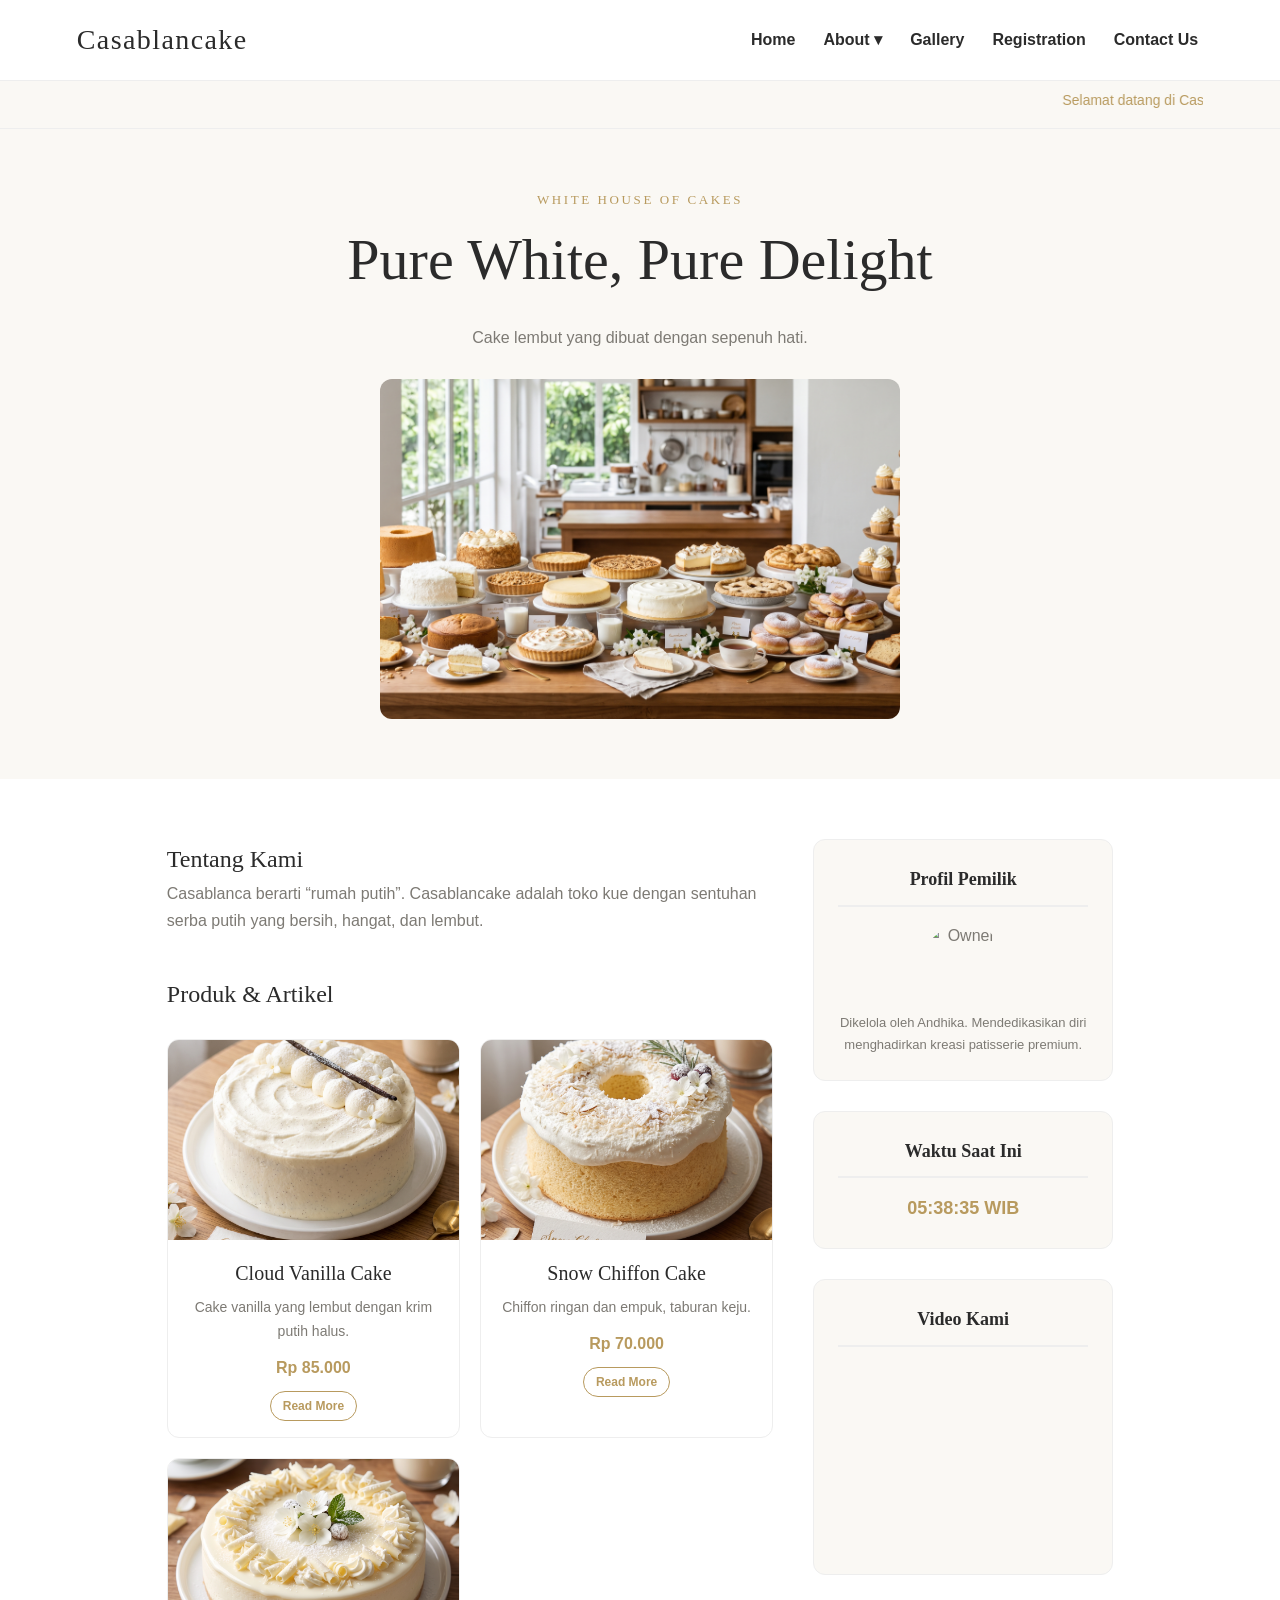
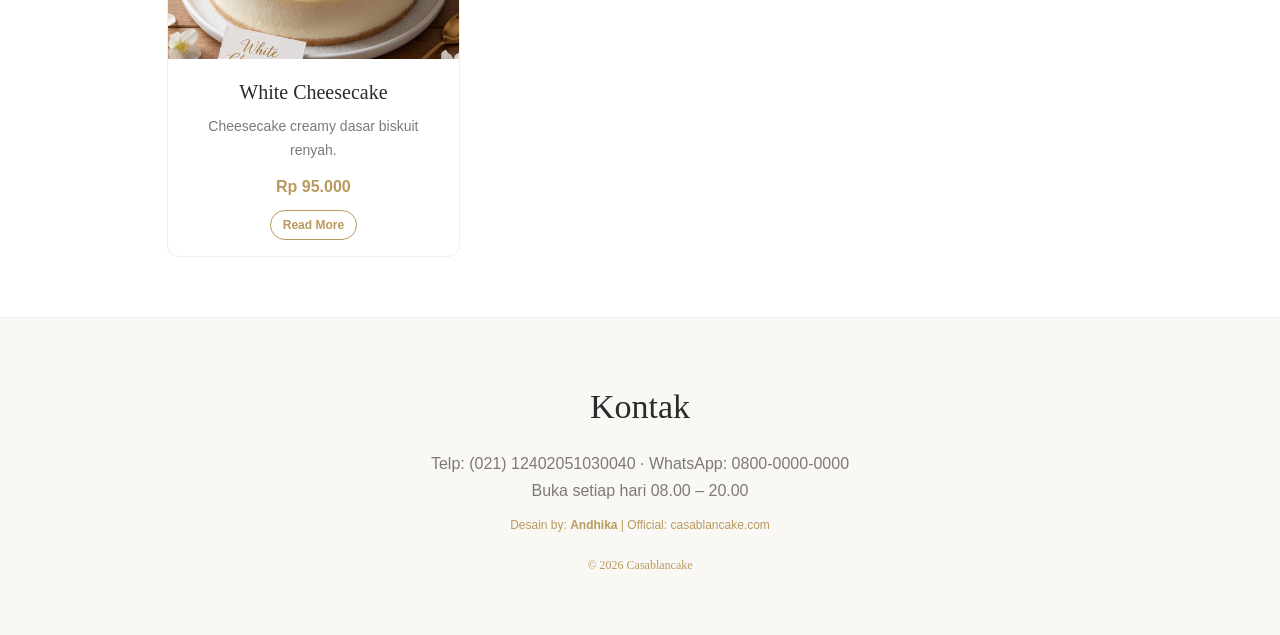
==== index.html @ ff6510fb "Add files via upload" ====
<!DOCTYPE html>
<html lang="id">
<head>
<meta charset="UTF-8">
<meta name="viewport" content="width=device-width, initial-scale=1">
<title>Casablancake – White House of Cakes</title>
<link rel="stylesheet" href="css/style.css">
</head>
<body>

<header>
  <h1 class="font-elegant logo">Casablancake</h1>
  <nav class="font-body">
    <ul>
      <li><a href="index.html">Home</a></li>
      <li>
        <a href="#tentang">About ▾</a>
        <!-- Dropdown Menu UTS -->
        <ul class="dropdown-menu">
          <li><a href="#tentang">Profil Lembaga</a></li>
          <li><a href="#tentang">Visi & Misi</a></li>
        </ul>
      </li>
      <li><a href="gallery.html">Gallery</a></li>
      <li><a href="registration.html">Registration</a></li>
      <li><a href="contact.html">Contact Us</a></li>
    </ul>
  </nav>
</header>

<!-- Kreasi Tulisan Berjalan UTS -->
<div class="marquee-container font-body">
  <marquee behavior="scroll" direction="left">Selamat datang di Casablancake! Dapatkan promo spesial White Cheesecake diskon 15% minggu ini. Buka setiap hari pukul 08.00 - 20.00.</marquee>
</div>

<section class="hero">
  <p class="font-accent">White House of Cakes</p>
  <h2 class="font-elegant">Pure White, Pure Delight</h2>
  <p class="font-body">Cake lembut yang dibuat dengan sepenuh hati.</p>
  <img src="images/longcake.jfif" alt="Cake Casablancake">
</section>

<!-- BUNGKUSAN MAIN BODY & SIDEBAR (Agar tidak hancur) -->
<div class="content-wrapper">
  
  <!-- MAIN BODY -->
  <main class="main-body">
    <div id="tentang" class="about">
      <h2 class="font-elegant">Tentang Kami</h2>
      <p class="font-body">Casablanca berarti “rumah putih”. Casablancake adalah toko kue dengan sentuhan serba putih yang bersih, hangat, dan lembut.</p>
    </div>

    <!-- 3 Posting Artikel/Produk dengan Read More (Syarat UTS) -->
    <div id="cake" class="products" style="margin-top: 40px;">
      <h2 class="font-elegant">Produk & Artikel</h2>
      <div class="grid">
        <figure data-url="cake1.html">
          <img src="images/cake1.jfif" alt="Cloud Vanilla Cake">
          <div class="info">
            <h3 class="font-elegant">Cloud Vanilla Cake</h3>
            <p class="font-body">Cake vanilla yang lembut dengan krim putih halus.</p>
            <span class="price font-body">Rp 85.000</span>
            <span class="read-more font-body">Read More</span>
          </div>
        </figure>
        <figure data-url="cake2.html">
          <img src="images/cake2.jfif" alt="Snow Chiffon Cake">
          <div class="info">
            <h3 class="font-elegant">Snow Chiffon Cake</h3>
            <p class="font-body">Chiffon ringan dan empuk, taburan keju.</p>
            <span class="price font-body">Rp 70.000</span>
            <span class="read-more font-body">Read More</span>
          </div>
        </figure>
        <figure data-url="cake3.html">
          <img src="images/cake3.jfif" alt="White Cheesecake">
          <div class="info">
            <h3 class="font-elegant">White Cheesecake</h3>
            <p class="font-body">Cheesecake creamy dasar biskuit renyah.</p>
            <span class="price font-body">Rp 95.000</span>
            <span class="read-more font-body">Read More</span>
          </div>
        </figure>
      </div>
    </div>
  </main>

  <!-- SIDEBAR -->
  <aside class="sidebar">
    <div class="widget">
      <h3 class="font-elegant">Profil Pemilik</h3>
      <!-- Ganti src ini dengan logo/fotomu jika ada -->
      <img src="images/logo.png" alt="Owner" class="owner-pic">
      <p class="font-body" style="font-size: 13px;">Dikelola oleh Andhika. Mendedikasikan diri menghadirkan kreasi patisserie premium.</p>
    </div>

    <div class="widget">
      <h3 class="font-elegant">Waktu Saat Ini</h3>
      <div id="clockWidget" class="font-body" style="font-size: 18px; font-weight: bold; color: var(--gold);"></div>
    </div>

    <div class="widget">
      <h3 class="font-elegant">Video Kami</h3>
      <!-- Video tersemat menyesuaikan lebar sidebar otomatis -->
      <iframe height="180" src="https://www.youtube.com/embed/ScMzIvxBSi4" title="YouTube video" frameborder="0" allowfullscreen></iframe>
    </div>
  </aside>

</div>

<footer id="kontak">
  <h2 class="font-elegant">Kontak</h2>
  <p class="font-body">Telp: (021) 12402051030040 · WhatsApp: 0800-0000-0000<br>Buka setiap hari 08.00 – 20.00</p>
  <!-- Footer khusus UTS -->
  <p class="font-body small" style="margin-top: 10px;">Desain by: <strong>Andhika</strong> | Official: <a href="https://casablancake.000webhostapp.com" style="color:var(--gold);">casablancake.com</a></p>
  <p class="font-accent small">© 2026 Casablancake</p>
</footer>

<script src="js/script.js"></script>
</body>
</html>
---- css/style.css ----
/* ============================================================
   FONT & VARIABLES
   ============================================================ */
@font-face{font-family:"FontElegant";src:url("../fonts/elegant.woff2") format("woff2"),url("../fonts/elegant.ttf") format("truetype")}
@font-face{font-family:"FontBody";   src:url("../fonts/body.woff2")    format("woff2"),url("../fonts/body.ttf")    format("truetype")}
@font-face{font-family:"FontAccent"; src:url("../fonts/accent.woff2")  format("woff2"),url("../fonts/accent.ttf")  format("truetype")}

:root{
  --font-elegant:"FontElegant",Georgia,serif;
  --font-body:"FontBody",Arial,sans-serif;
  --font-accent:"FontAccent",Georgia,serif;
  --white:#fff; --ivory:#faf8f4; --ink:#2b2b2b; --muted:#7d7a74; --gold:#b89a5e;
}

.font-elegant{font-family:var(--font-elegant)}
.font-body{font-family:var(--font-body)}
.font-accent{font-family:var(--font-accent)}

*{box-sizing:border-box;margin:0;padding:0}
body{font-family:var(--font-body);color:var(--muted);background:var(--white);line-height:1.7;text-align:center}

/* Perbaikan batas gambar agar tidak raksasa/meluber */
img{display:block;max-width:100%;height:auto;object-fit:cover}

h1,h2{color:var(--ink);font-weight:normal}
a{color:inherit;text-decoration:none}

/* HEADER & NAVIGASI */
header{display:flex;justify-content:space-between;align-items:center;flex-wrap:wrap;gap:10px;padding:16px 6%;border-bottom:1px solid #eee}
.logo{font-size:28px;letter-spacing:.05em}

nav { position: relative; margin-left: auto; }
nav ul { list-style: none; display: flex; gap: 18px; margin: 0; padding: 0; align-items: center; justify-content: center; }
nav ul li { position: relative; }
nav ul li a { color: var(--ink); font-weight: bold; padding: 10px 5px; display: block; }
nav ul li a:hover { color: var(--gold); }

/* Dropdown Menu */
.dropdown-menu { display: none; position: absolute; top: 100%; left: 50%; transform: translateX(-50%); background: var(--white); min-width: 160px; box-shadow: 0 8px 20px rgba(0,0,0,.08); border-radius: 8px; overflow: hidden; z-index: 100; text-align: center; }
nav ul li:hover .dropdown-menu { display: block; }
.dropdown-menu li a { padding: 10px; border-bottom: 1px solid #eee; font-weight: normal; }
.dropdown-menu li a:hover { background: var(--ivory); }

/* MARQUEE (Teks Berjalan) */
.marquee-container { background: var(--ivory); color: var(--gold); padding: 8px 6%; font-size: 14px; border-bottom: 1px solid #eee; }

section,footer{padding:60px 6%}
section h2,footer h2{font-size:34px;margin-bottom:14px}

/* HERO SECTION */
.hero{background:var(--ivory)}
.hero h2{font-size:clamp(34px,6vw,58px)}
.hero .font-accent{color:var(--gold);letter-spacing:.2em;text-transform:uppercase;font-size:13px}
/* Paksa gambar hero tetap rapi di tengah */
.hero img{width:100%; max-width:520px;height:340px;margin:28px auto 0;border-radius:12px;object-fit:cover}

/* ============================================================
   TATA LETAK MAIN BODY & SIDEBAR (Syarat UTS)
   ============================================================ */
.content-wrapper { display: flex; flex-wrap: wrap; max-width: 1100px; margin: 0 auto; gap: 40px; padding: 60px 6%; text-align: left; }
.main-body { flex: 1; min-width: 60%; }
.sidebar { width: 300px; display: flex; flex-direction: column; gap: 30px; flex-shrink: 0; }

@media(max-width: 850px) {
   .content-wrapper { flex-direction: column; align-items: center; text-align: center; }
   .sidebar { width: 100%; max-width: 400px; }
}

/* PRODUK / ARTIKEL GRID */
.grid{display:grid;grid-template-columns:repeat(auto-fit, minmax(200px, 1fr));gap:20px;margin-top:24px}
figure{background:#fff;border:1px solid #eee;border-radius:12px;overflow:hidden;cursor:pointer;transition:.25s; text-align:center;}
figure:hover{transform:translateY(-4px);box-shadow:0 8px 20px rgba(0,0,0,.08)}
figure img{width:100%;height:200px;object-fit:cover}
figcaption{padding:12px;color:var(--ink)}

.info{padding:16px;}
.info h3{font-size:20px;color:var(--ink);font-weight:normal}
.info p{font-size:14px;margin:6px 0 10px}
.price{color:var(--gold);font-weight:bold;display:block;margin-bottom:10px}
.read-more { display:inline-block; font-size:12px; font-weight:bold; color:var(--gold); border:1px solid var(--gold); padding:4px 12px; border-radius:20px; transition:.2s; }
figure:hover .read-more { background:var(--gold); color:var(--white); }

/* WIDGET SIDEBAR */
.widget { background: var(--ivory); border: 1px solid #eee; border-radius: 12px; padding: 24px; text-align: center; }
.widget h3 { font-size: 18px; margin-bottom: 15px; color: var(--ink); border-bottom: 2px solid #eee; padding-bottom: 10px;}
.widget img.owner-pic { width: 80px; height: 80px; border-radius: 50%; object-fit: cover; margin: 0 auto 10px; }
.widget iframe { width: 100%; border-radius: 8px; }

/* FOOTER & DETAIL CAKE */
footer{background:var(--ivory);border-top:1px solid #eee; text-align:center;}
.small{font-size:12px;margin-top:20px;color:var(--gold)}

.detail{max-width:600px;margin:0 auto; text-align:center;}
.detail img{width:100%;max-width:520px;height:360px;object-fit:cover;border-radius:12px;margin:0 auto 20px;}
.detail .price{font-size:20px;margin-top:10px}
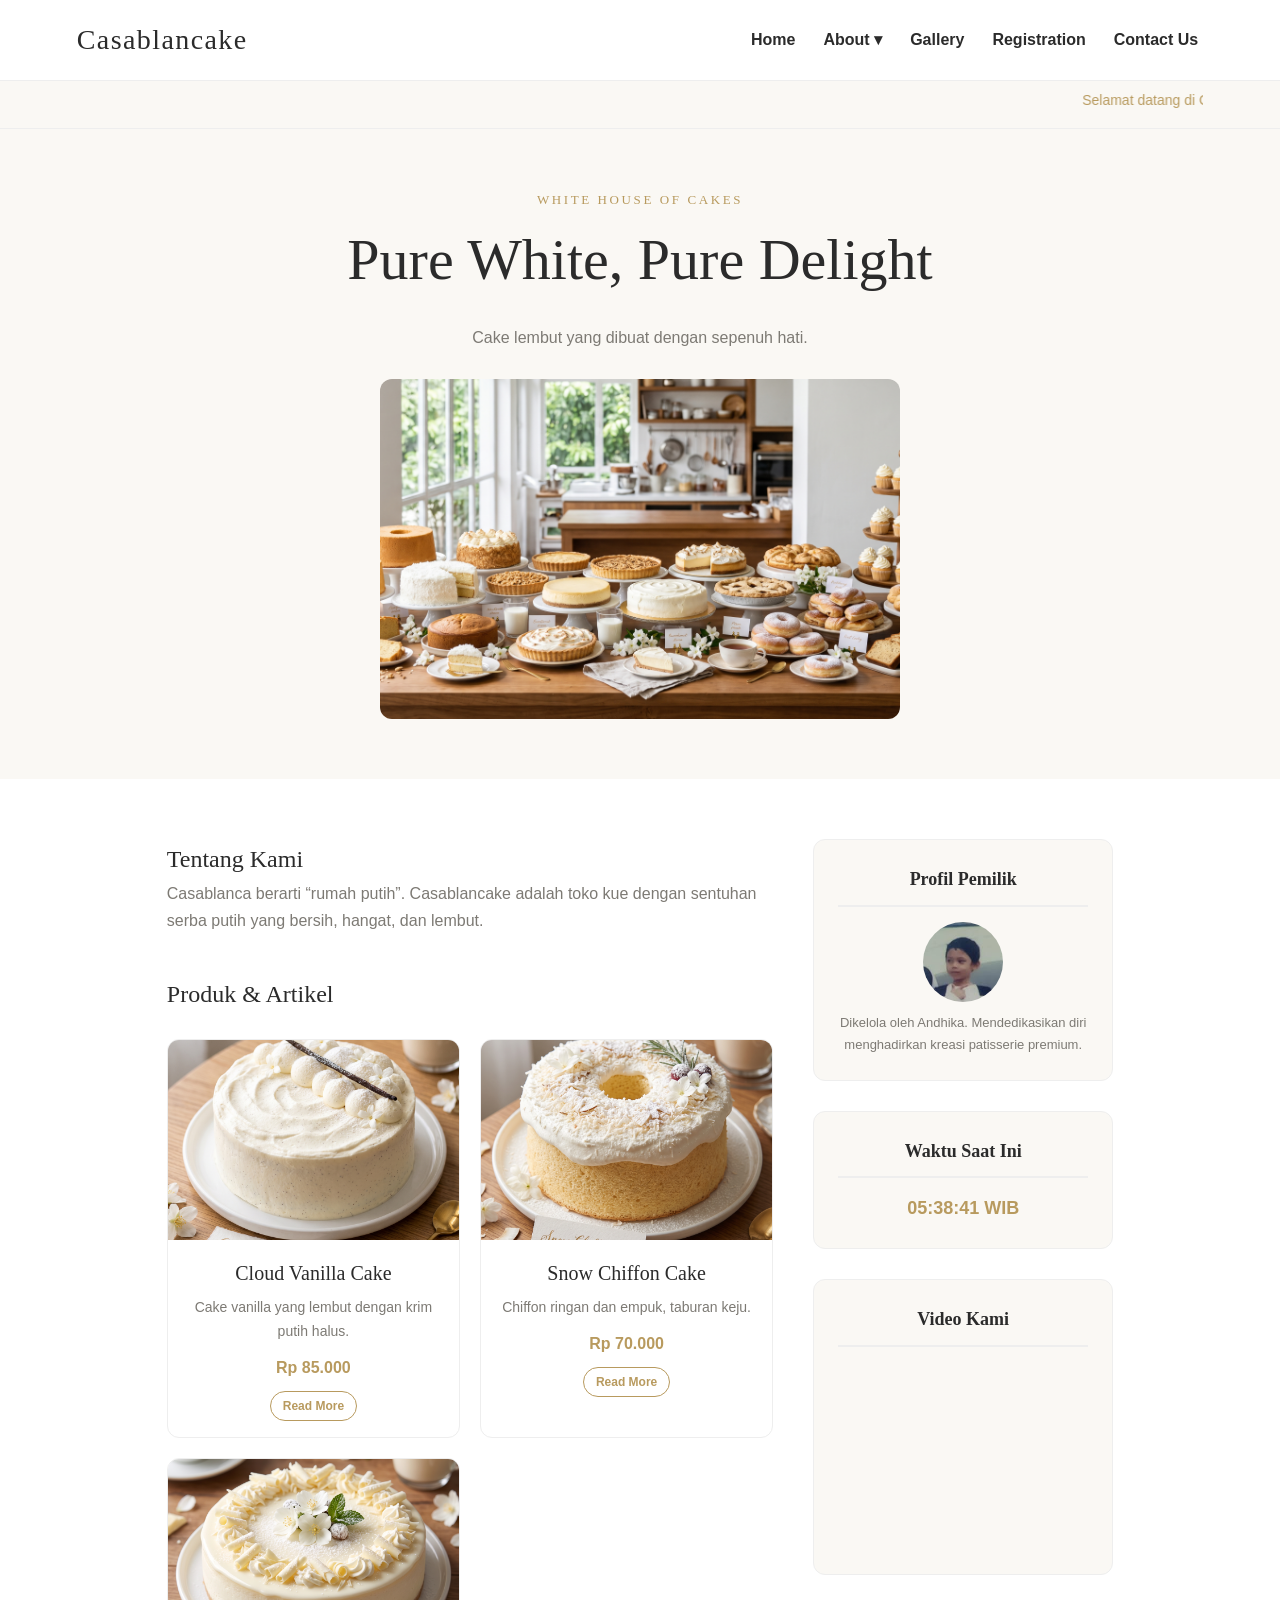
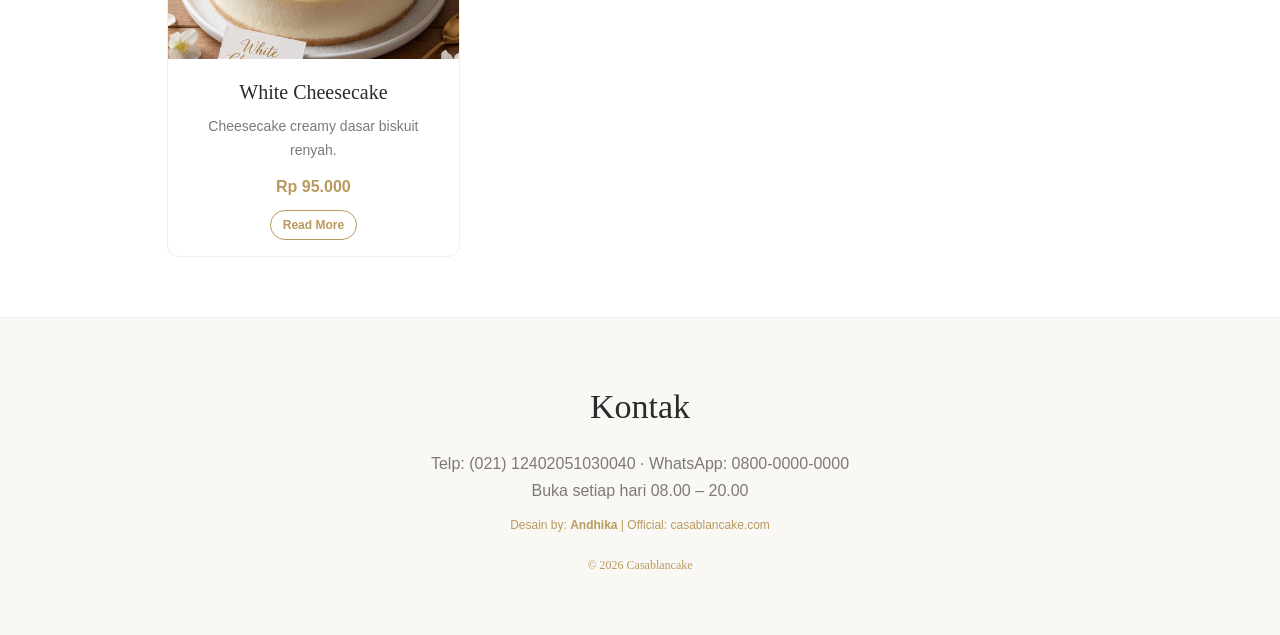
==== commit bb7c8853: "Update index.html" ====
--- a/index.html
+++ b/index.html
@@ -90,7 +90,7 @@
     <div class="widget">
       <h3 class="font-elegant">Profil Pemilik</h3>
       <!-- Ganti src ini dengan logo/fotomu jika ada -->
-      <img src="images/logo.png" alt="Owner" class="owner-pic">
+      <img src="images/profil.jpg" alt="Owner" class="owner-pic">
       <p class="font-body" style="font-size: 13px;">Dikelola oleh Andhika. Mendedikasikan diri menghadirkan kreasi patisserie premium.</p>
     </div>
 
@@ -118,4 +118,4 @@
 
 <script src="js/script.js"></script>
 </body>
-</html>+</html>
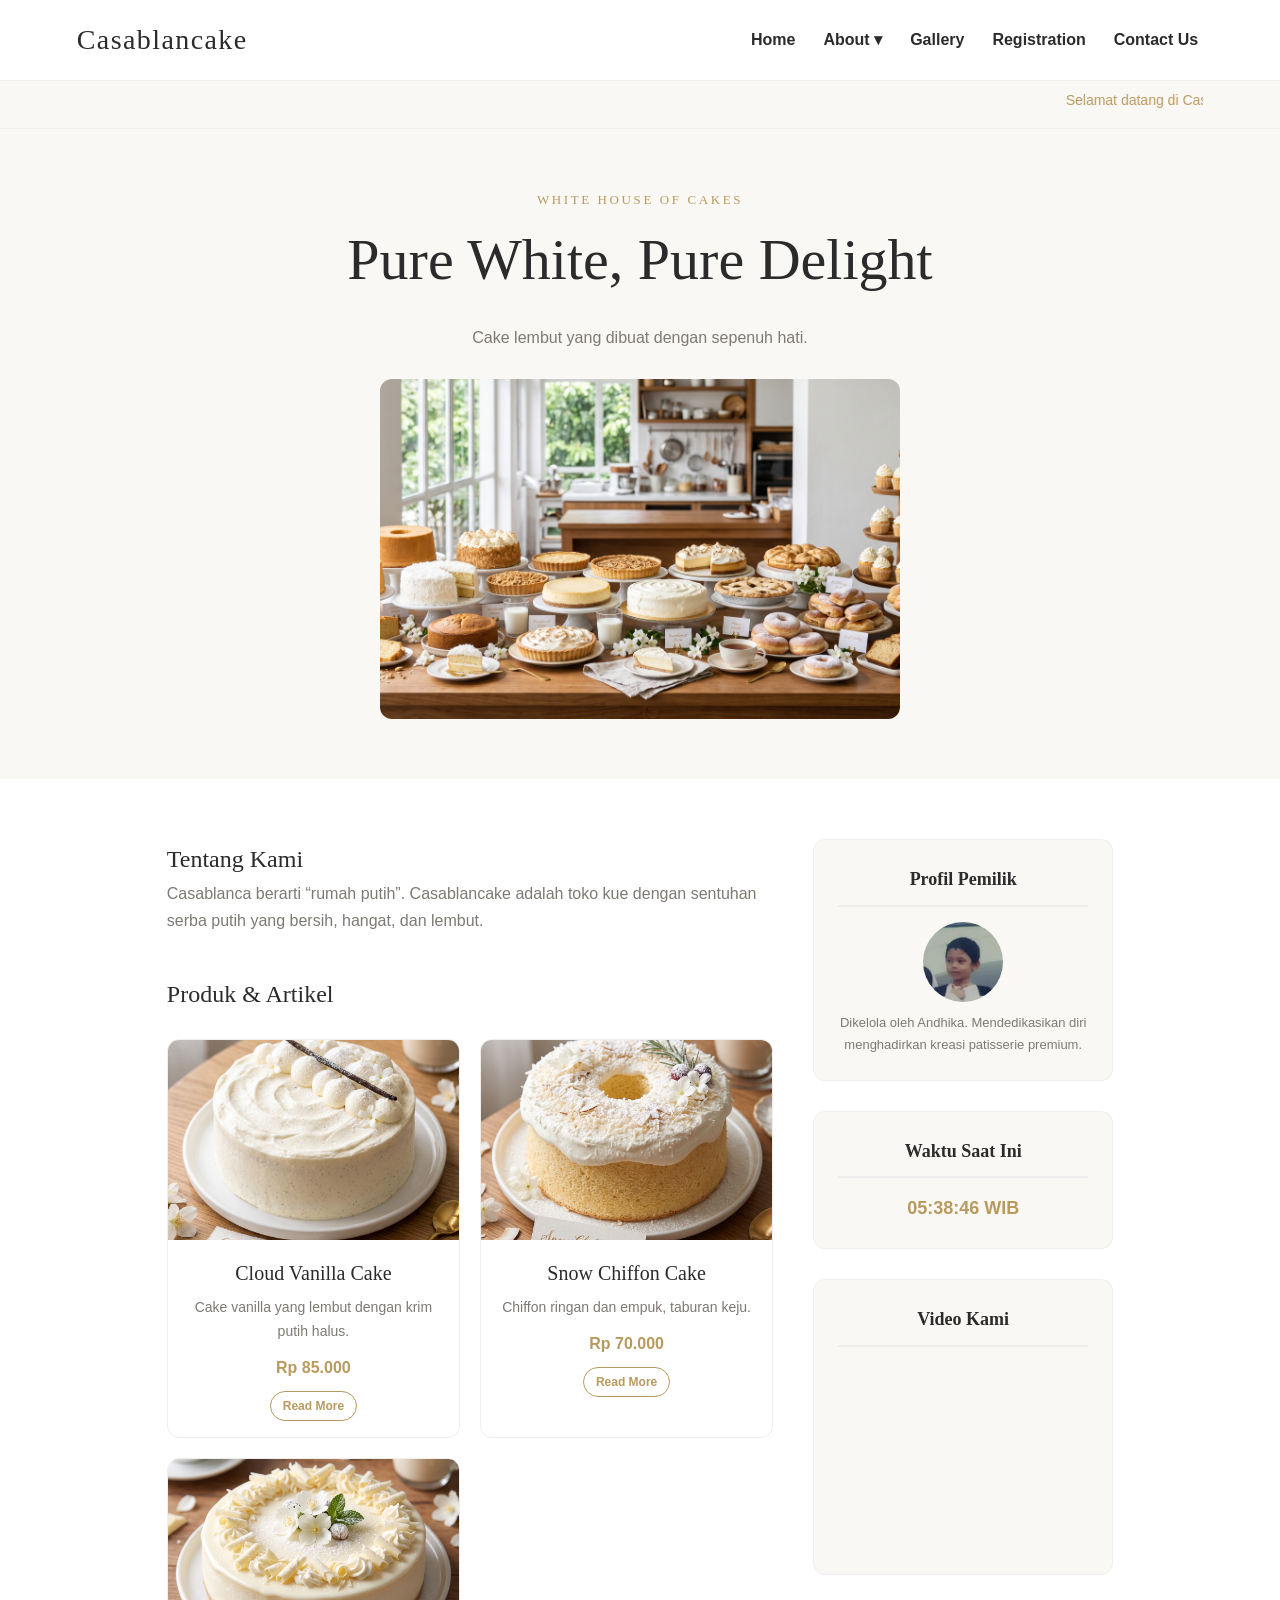
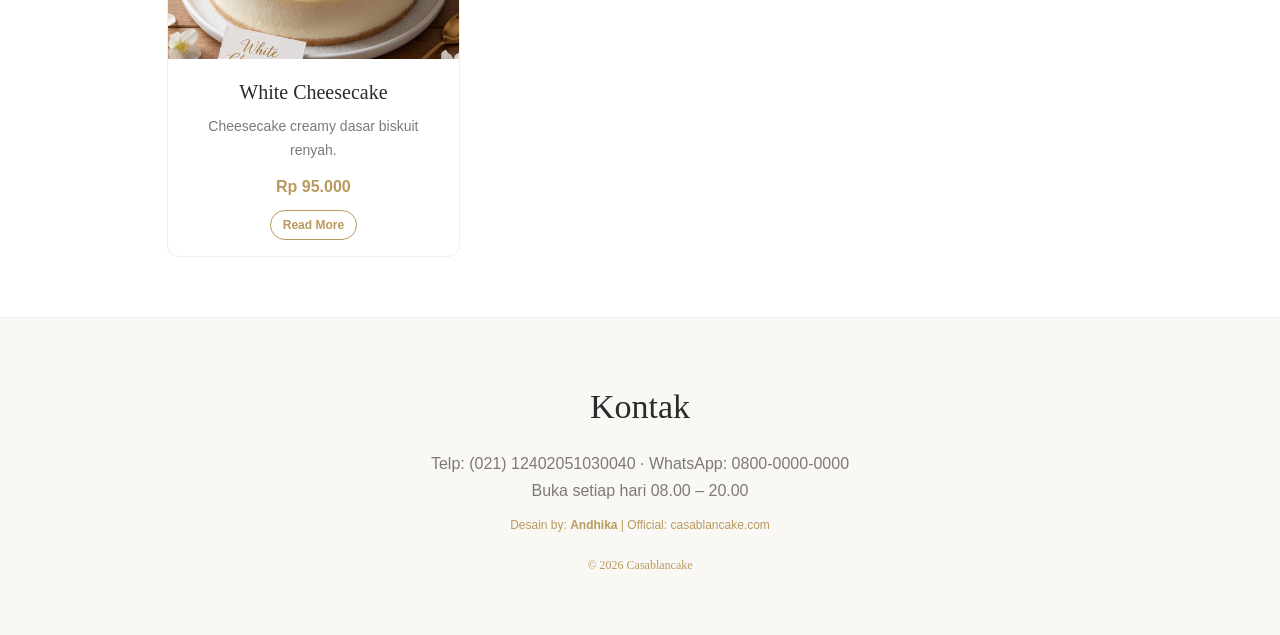
==== commit 7ec0da00: "Clean up HTML by removing commented sections Removed commented sections for clarity and cleanliness." ====
--- a/index.html
+++ b/index.html
@@ -15,7 +15,6 @@
       <li><a href="index.html">Home</a></li>
       <li>
         <a href="#tentang">About ▾</a>
-        <!-- Dropdown Menu UTS -->
         <ul class="dropdown-menu">
           <li><a href="#tentang">Profil Lembaga</a></li>
           <li><a href="#tentang">Visi & Misi</a></li>
@@ -28,7 +27,6 @@
   </nav>
 </header>
 
-<!-- Kreasi Tulisan Berjalan UTS -->
 <div class="marquee-container font-body">
   <marquee behavior="scroll" direction="left">Selamat datang di Casablancake! Dapatkan promo spesial White Cheesecake diskon 15% minggu ini. Buka setiap hari pukul 08.00 - 20.00.</marquee>
 </div>
@@ -40,17 +38,14 @@
   <img src="images/longcake.jfif" alt="Cake Casablancake">
 </section>
 
-<!-- BUNGKUSAN MAIN BODY & SIDEBAR (Agar tidak hancur) -->
 <div class="content-wrapper">
   
-  <!-- MAIN BODY -->
   <main class="main-body">
     <div id="tentang" class="about">
       <h2 class="font-elegant">Tentang Kami</h2>
       <p class="font-body">Casablanca berarti “rumah putih”. Casablancake adalah toko kue dengan sentuhan serba putih yang bersih, hangat, dan lembut.</p>
     </div>
 
-    <!-- 3 Posting Artikel/Produk dengan Read More (Syarat UTS) -->
     <div id="cake" class="products" style="margin-top: 40px;">
       <h2 class="font-elegant">Produk & Artikel</h2>
       <div class="grid">
@@ -85,11 +80,9 @@
     </div>
   </main>
 
-  <!-- SIDEBAR -->
   <aside class="sidebar">
     <div class="widget">
       <h3 class="font-elegant">Profil Pemilik</h3>
-      <!-- Ganti src ini dengan logo/fotomu jika ada -->
       <img src="images/profil.jpg" alt="Owner" class="owner-pic">
       <p class="font-body" style="font-size: 13px;">Dikelola oleh Andhika. Mendedikasikan diri menghadirkan kreasi patisserie premium.</p>
     </div>
@@ -101,7 +94,6 @@
 
     <div class="widget">
       <h3 class="font-elegant">Video Kami</h3>
-      <!-- Video tersemat menyesuaikan lebar sidebar otomatis -->
       <iframe height="180" src="https://www.youtube.com/embed/ScMzIvxBSi4" title="YouTube video" frameborder="0" allowfullscreen></iframe>
     </div>
   </aside>
@@ -111,7 +103,6 @@
 <footer id="kontak">
   <h2 class="font-elegant">Kontak</h2>
   <p class="font-body">Telp: (021) 12402051030040 · WhatsApp: 0800-0000-0000<br>Buka setiap hari 08.00 – 20.00</p>
-  <!-- Footer khusus UTS -->
   <p class="font-body small" style="margin-top: 10px;">Desain by: <strong>Andhika</strong> | Official: <a href="https://casablancake.000webhostapp.com" style="color:var(--gold);">casablancake.com</a></p>
   <p class="font-accent small">© 2026 Casablancake</p>
 </footer>
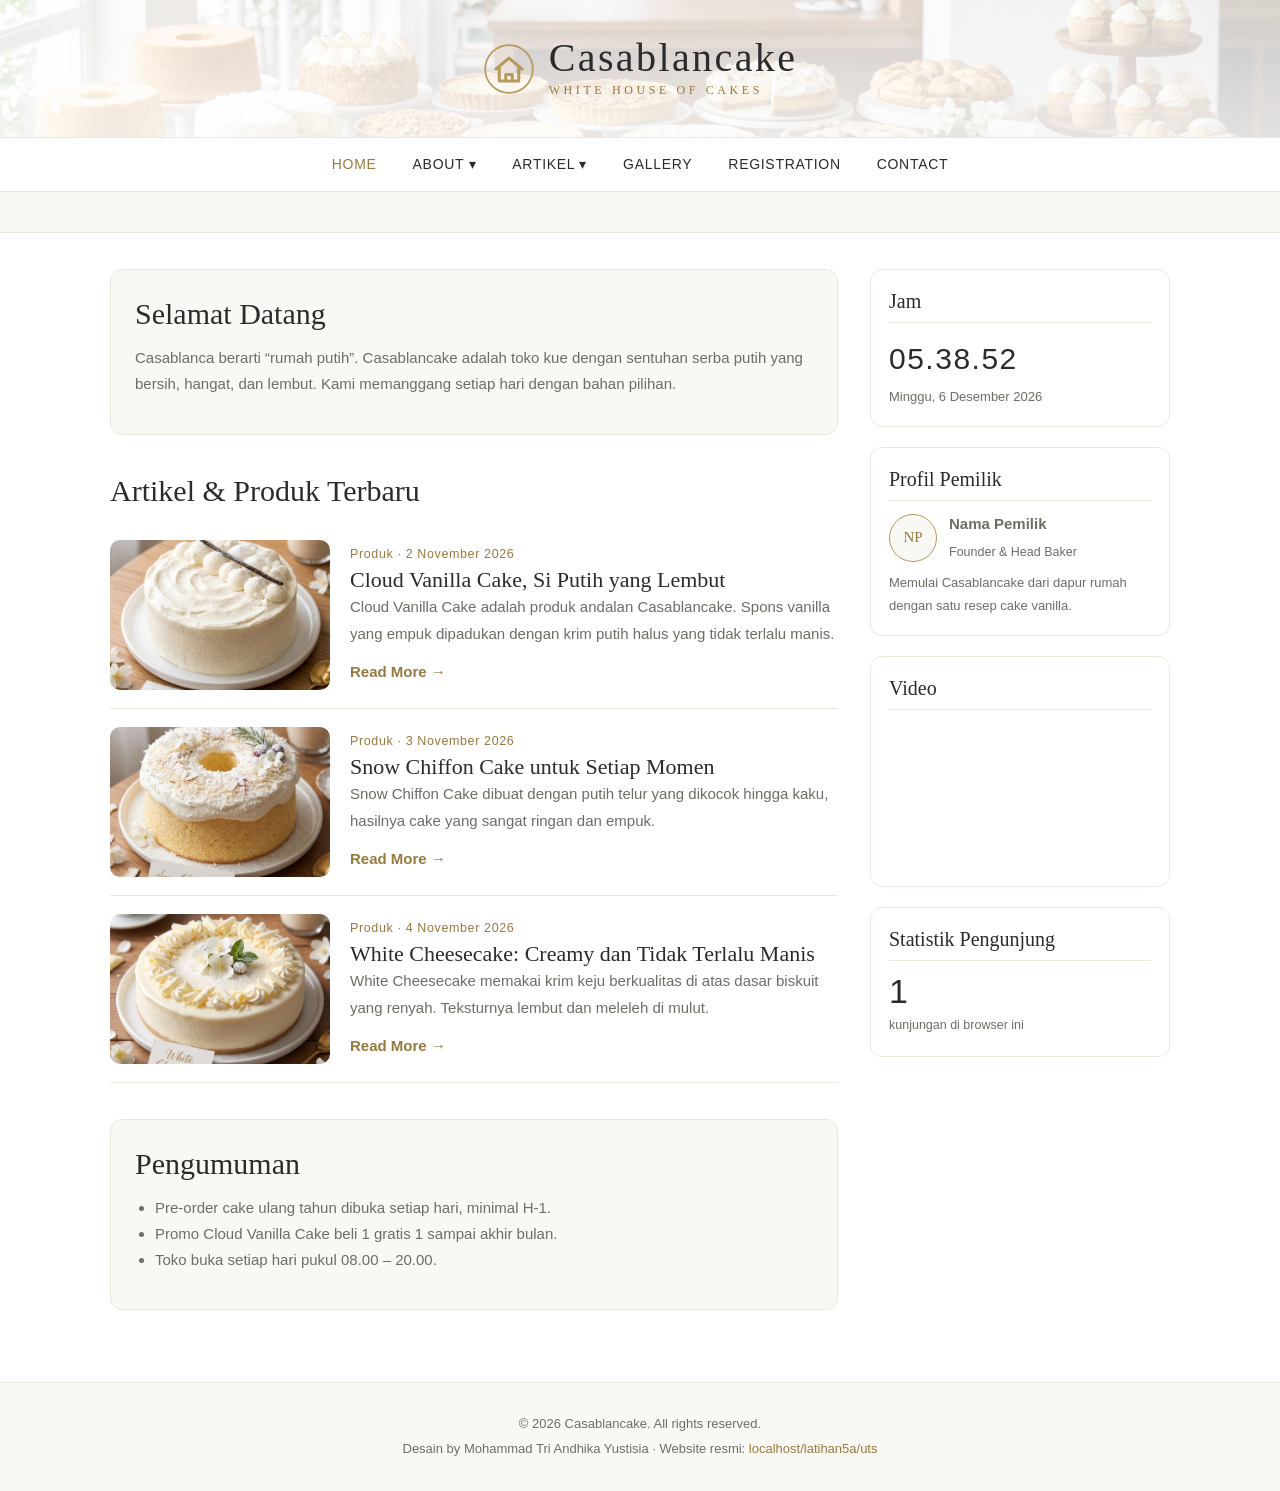
==== commit 519aa58d: "Add files via upload" ====
--- a/index.html
+++ b/index.html
@@ -3,108 +3,123 @@
 <head>
 <meta charset="UTF-8">
 <meta name="viewport" content="width=device-width, initial-scale=1">
-<title>Casablancake – White House of Cakes</title>
+<title>Home – Casablancake</title>
+<meta name="description" content="Casablancake – toko kue serba putih yang lembut.">
+<link rel="icon" type="image/svg+xml" href="images/favicon.svg">
 <link rel="stylesheet" href="css/style.css">
 </head>
 <body>
 
-<header>
-  <h1 class="font-elegant logo">Casablancake</h1>
-  <nav class="font-body">
-    <ul>
-      <li><a href="index.html">Home</a></li>
-      <li>
-        <a href="#tentang">About ▾</a>
-        <ul class="dropdown-menu">
-          <li><a href="#tentang">Profil Lembaga</a></li>
-          <li><a href="#tentang">Visi & Misi</a></li>
-        </ul>
-      </li>
-      <li><a href="gallery.html">Gallery</a></li>
-      <li><a href="registration.html">Registration</a></li>
-      <li><a href="contact.html">Contact Us</a></li>
-    </ul>
-  </nav>
+<header class="banner">
+  <div class="banner-inner">
+    <a href="index.html" class="brand"><svg class="logo-svg" width="52" height="52" viewBox="0 0 24 24" fill="none" stroke="#b89a5e" stroke-width="1.4" stroke-linecap="round" stroke-linejoin="round" aria-hidden="true"><circle cx="12" cy="12" r="11" stroke-width=".8"/><path d="M6 12l6-5 6 5"/><path d="M7.5 11.5v6h9v-6"/><path d="M10.5 17.5v-3h3v3"/></svg>
+      <span><span class="font-elegant brand-name">Casablancake</span><span class="font-accent tagline">White House of Cakes</span></span>
+    </a>
+  </div>
 </header>
 
-<div class="marquee-container font-body">
-  <marquee behavior="scroll" direction="left">Selamat datang di Casablancake! Dapatkan promo spesial White Cheesecake diskon 15% minggu ini. Buka setiap hari pukul 08.00 - 20.00.</marquee>
+<div class="navbar">
+  <button class="menu-toggle font-body" id="menuToggle" aria-expanded="false" aria-controls="menu">☰ Menu</button>
+  <nav class="menu font-body" id="menu" aria-label="Menu utama">
+  <ul>
+    <li><a href="index.html" class="active">Home</a></li>
+    <li class="has-sub"><a href="about.html">About ▾</a>
+      <ul class="sub">
+        <li><a href="about.html#profil">Profil</a></li>
+        <li><a href="about.html#sejarah">Sejarah</a></li>
+        <li><a href="about.html#visi-misi">Visi &amp; Misi</a></li>
+        <li><a href="about.html#tujuan">Tujuan</a></li>
+        <li><a href="about.html#struktur">Struktur Organisasi</a></li>
+      </ul>
+    </li>
+    <li class="has-sub"><a href="index.html#artikel">Artikel ▾</a>
+      <ul class="sub">
+        <li><a href="artikel1.html">Cloud Vanilla Cake</a></li>
+        <li><a href="artikel2.html">Snow Chiffon Cake</a></li>
+        <li><a href="artikel3.html">White Cheesecake</a></li>
+      </ul>
+    </li>
+    <li><a href="gallery.html">Gallery</a></li>
+    <li><a href="registration.html">Registration</a></li>
+    <li><a href="contact.html">Contact</a></li>
+  </ul>
+</nav>
 </div>
 
-<section class="hero">
-  <p class="font-accent">White House of Cakes</p>
-  <h2 class="font-elegant">Pure White, Pure Delight</h2>
-  <p class="font-body">Cake lembut yang dibuat dengan sepenuh hati.</p>
-  <img src="images/longcake.jfif" alt="Cake Casablancake">
+<div class="running font-accent" aria-label="Info berjalan"><span>✦ Selamat datang di Casablancake ✦ Promo Cloud Vanilla Cake beli 1 gratis 1 ✦ Pre-order cake ulang tahun dibuka setiap hari ✦ Buka 08.00 – 20.00 ✦</span></div>
+
+<div class="layout">
+<main>
+<section class="intro">
+  <h2 class="font-elegant">Selamat Datang</h2>
+  <p class="font-body">Casablanca berarti “rumah putih”. Casablancake adalah toko kue dengan sentuhan serba putih yang bersih, hangat, dan lembut. Kami memanggang setiap hari dengan bahan pilihan.</p>
 </section>
-
-<div class="content-wrapper">
-  
-  <main class="main-body">
-    <div id="tentang" class="about">
-      <h2 class="font-elegant">Tentang Kami</h2>
-      <p class="font-body">Casablanca berarti “rumah putih”. Casablancake adalah toko kue dengan sentuhan serba putih yang bersih, hangat, dan lembut.</p>
-    </div>
-
-    <div id="cake" class="products" style="margin-top: 40px;">
-      <h2 class="font-elegant">Produk & Artikel</h2>
-      <div class="grid">
-        <figure data-url="cake1.html">
-          <img src="images/cake1.jfif" alt="Cloud Vanilla Cake">
-          <div class="info">
-            <h3 class="font-elegant">Cloud Vanilla Cake</h3>
-            <p class="font-body">Cake vanilla yang lembut dengan krim putih halus.</p>
-            <span class="price font-body">Rp 85.000</span>
-            <span class="read-more font-body">Read More</span>
-          </div>
-        </figure>
-        <figure data-url="cake2.html">
-          <img src="images/cake2.jfif" alt="Snow Chiffon Cake">
-          <div class="info">
-            <h3 class="font-elegant">Snow Chiffon Cake</h3>
-            <p class="font-body">Chiffon ringan dan empuk, taburan keju.</p>
-            <span class="price font-body">Rp 70.000</span>
-            <span class="read-more font-body">Read More</span>
-          </div>
-        </figure>
-        <figure data-url="cake3.html">
-          <img src="images/cake3.jfif" alt="White Cheesecake">
-          <div class="info">
-            <h3 class="font-elegant">White Cheesecake</h3>
-            <p class="font-body">Cheesecake creamy dasar biskuit renyah.</p>
-            <span class="price font-body">Rp 95.000</span>
-            <span class="read-more font-body">Read More</span>
-          </div>
-        </figure>
-      </div>
-    </div>
-  </main>
-
-  <aside class="sidebar">
-    <div class="widget">
-      <h3 class="font-elegant">Profil Pemilik</h3>
-      <img src="images/profil.jpg" alt="Owner" class="owner-pic">
-      <p class="font-body" style="font-size: 13px;">Dikelola oleh Andhika. Mendedikasikan diri menghadirkan kreasi patisserie premium.</p>
-    </div>
-
-    <div class="widget">
-      <h3 class="font-elegant">Waktu Saat Ini</h3>
-      <div id="clockWidget" class="font-body" style="font-size: 18px; font-weight: bold; color: var(--gold);"></div>
-    </div>
-
-    <div class="widget">
-      <h3 class="font-elegant">Video Kami</h3>
-      <iframe height="180" src="https://www.youtube.com/embed/ScMzIvxBSi4" title="YouTube video" frameborder="0" allowfullscreen></iframe>
-    </div>
-  </aside>
-
+<section id="artikel">
+  <h2 class="font-elegant">Artikel &amp; Produk Terbaru</h2>
+  <article class="post">
+  <a href="artikel1.html"><img src="images/cake1.jfif" alt="Cloud Vanilla Cake, Si Putih yang Lembut" width="400" height="260" loading="lazy"></a>
+  <div>
+    <small class="font-body meta">Produk · 2 November 2026</small>
+    <h3 class="font-elegant"><a href="artikel1.html">Cloud Vanilla Cake, Si Putih yang Lembut</a></h3>
+    <p class="font-body">Cloud Vanilla Cake adalah produk andalan Casablancake. Spons vanilla yang empuk dipadukan dengan krim putih halus yang tidak terlalu manis.</p>
+    <a class="more font-body" href="artikel1.html">Read More →</a>
+  </div>
+</article>
+<article class="post">
+  <a href="artikel2.html"><img src="images/cake2.jfif" alt="Snow Chiffon Cake untuk Setiap Momen" width="400" height="260" loading="lazy"></a>
+  <div>
+    <small class="font-body meta">Produk · 3 November 2026</small>
+    <h3 class="font-elegant"><a href="artikel2.html">Snow Chiffon Cake untuk Setiap Momen</a></h3>
+    <p class="font-body">Snow Chiffon Cake dibuat dengan putih telur yang dikocok hingga kaku, hasilnya cake yang sangat ringan dan empuk.</p>
+    <a class="more font-body" href="artikel2.html">Read More →</a>
+  </div>
+</article>
+<article class="post">
+  <a href="artikel3.html"><img src="images/cake3.jfif" alt="White Cheesecake: Creamy dan Tidak Terlalu Manis" width="400" height="260" loading="lazy"></a>
+  <div>
+    <small class="font-body meta">Produk · 4 November 2026</small>
+    <h3 class="font-elegant"><a href="artikel3.html">White Cheesecake: Creamy dan Tidak Terlalu Manis</a></h3>
+    <p class="font-body">White Cheesecake memakai krim keju berkualitas di atas dasar biskuit yang renyah. Teksturnya lembut dan meleleh di mulut.</p>
+    <a class="more font-body" href="artikel3.html">Read More →</a>
+  </div>
+</article>
+</section>
+<section class="notice">
+  <h2 class="font-elegant">Pengumuman</h2>
+  <ul class="font-body">
+    <li>Pre-order cake ulang tahun dibuka setiap hari, minimal H-1.</li>
+    <li>Promo Cloud Vanilla Cake beli 1 gratis 1 sampai akhir bulan.</li>
+    <li>Toko buka setiap hari pukul 08.00 – 20.00.</li>
+  </ul>
+</section>
+</main>
+<aside class="sidebar">
+  <div class="widget">
+    <h3 class="font-elegant">Jam</h3>
+    <div class="clock font-body" id="clock">--:--:--</div>
+    <div class="date font-body" id="date"></div>
+  </div>
+  <div class="widget">
+    <h3 class="font-elegant">Profil Pemilik</h3>
+    <div class="owner"><span class="avatar font-elegant">NP</span>
+      <div class="font-body"><b>Nama Pemilik</b><br><small>Founder &amp; Head Baker</small></div></div>
+    <p class="font-body small-text">Memulai Casablancake dari dapur rumah dengan satu resep cake vanilla.</p>
+  </div>
+  <div class="widget">
+    <h3 class="font-elegant">Video</h3>
+    <!-- Ganti jNQXAC9IVRw dengan ID video YouTube milikmu -->
+    <div class="video"><iframe src="https://www.youtube.com/embed/jNQXAC9IVRw" title="Video Casablancake" loading="lazy" allowfullscreen></iframe></div>
+  </div>
+  <div class="widget">
+    <h3 class="font-elegant">Statistik Pengunjung</h3>
+    <div class="stat font-body"><span id="visits">1</span><small>kunjungan di browser ini</small></div>
+  </div>
+</aside>
 </div>
 
-<footer id="kontak">
-  <h2 class="font-elegant">Kontak</h2>
-  <p class="font-body">Telp: (021) 12402051030040 · WhatsApp: 0800-0000-0000<br>Buka setiap hari 08.00 – 20.00</p>
-  <p class="font-body small" style="margin-top: 10px;">Desain by: <strong>Andhika</strong> | Official: <a href="https://casablancake.000webhostapp.com" style="color:var(--gold);">casablancake.com</a></p>
-  <p class="font-accent small">© 2026 Casablancake</p>
+<footer>
+  <p class="font-body">© 2026 Casablancake. All rights reserved.</p>
+  <p class="font-body">Desain by Mohammad Tri Andhika Yustisia · Website resmi: <a href="http://localhost/latihan5a/uts/">localhost/latihan5a/uts</a></p>
 </footer>
 
 <script src="js/script.js"></script>
--- a/css/style.css
+++ b/css/style.css
@@ -1,15 +1,18 @@
 /* ============================================================
-   FONT & VARIABLES
+   FONT – taruh file font di folder fonts/, lalu sesuaikan nama
+   file di tiga baris @font-face ini.
    ============================================================ */
-@font-face{font-family:"FontElegant";src:url("../fonts/elegant.woff2") format("woff2"),url("../fonts/elegant.ttf") format("truetype")}
-@font-face{font-family:"FontBody";   src:url("../fonts/body.woff2")    format("woff2"),url("../fonts/body.ttf")    format("truetype")}
-@font-face{font-family:"FontAccent"; src:url("../fonts/accent.woff2")  format("woff2"),url("../fonts/accent.ttf")  format("truetype")}
+@font-face{font-family:"FontElegant";src:url("../fonts/elegant.woff2") format("woff2"),url("../fonts/elegant.ttf") format("truetype");font-display:swap}
+@font-face{font-family:"FontBody";   src:url("../fonts/body.woff2")    format("woff2"),url("../fonts/body.ttf")    format("truetype");font-display:swap}
+@font-face{font-family:"FontAccent"; src:url("../fonts/accent.woff2")  format("woff2"),url("../fonts/accent.ttf")  format("truetype");font-display:swap}
 
 :root{
-  --font-elegant:"FontElegant",Georgia,serif;
-  --font-body:"FontBody",Arial,sans-serif;
-  --font-accent:"FontAccent",Georgia,serif;
-  --white:#fff; --ivory:#faf8f4; --ink:#2b2b2b; --muted:#7d7a74; --gold:#b89a5e;
+  --font-elegant:"FontElegant",Georgia,serif;   /* judul, logo, nama produk */
+  --font-body:"FontBody",Arial,sans-serif;      /* deskripsi, menu, form */
+  --font-accent:"FontAccent",Georgia,serif;     /* tagline, teks berjalan */
+
+  --white:#fff; --ivory:#faf8f4; --line:#ece7dd;
+  --ink:#2b2b2b; --muted:#6f6c66; --gold:#b89a5e; --gold-dark:#97793f;
 }
 
 .font-elegant{font-family:var(--font-elegant)}
@@ -17,79 +20,111 @@
 .font-accent{font-family:var(--font-accent)}
 
 *{box-sizing:border-box;margin:0;padding:0}
-body{font-family:var(--font-body);color:var(--muted);background:var(--white);line-height:1.7;text-align:center}
+body{font-family:var(--font-body);color:var(--muted);background:var(--white);line-height:1.75;font-size:15px}
+img{display:block;max-width:100%;height:auto}
+a{color:inherit;text-decoration:none}
+h2,h3{color:var(--ink);font-weight:normal;line-height:1.3}
+h2{font-size:30px;margin-bottom:12px}
+h3{font-size:22px}
+p,ul{margin-bottom:12px}
+ul{padding-left:20px}
 
-/* Perbaikan batas gambar agar tidak raksasa/meluber */
-img{display:block;max-width:100%;height:auto;object-fit:cover}
+/* Header bergambar */
+.banner{background:linear-gradient(rgba(255,255,255,.78),rgba(255,255,255,.88)),url("../images/longcake.jfif") center/cover;border-bottom:1px solid var(--line)}
+.banner-inner{max-width:1100px;margin:0 auto;padding:36px 20px;display:flex;justify-content:center}
+.brand{display:flex;align-items:center;gap:14px}
+.brand-name{display:block;font-size:40px;color:var(--ink);letter-spacing:.06em;line-height:1.1}
+.tagline{display:block;color:var(--gold-dark);letter-spacing:.3em;text-transform:uppercase;font-size:12px}
 
-h1,h2{color:var(--ink);font-weight:normal}
-a{color:inherit;text-decoration:none}
+/* Navigasi */
+.navbar{background:#fff;border-bottom:1px solid var(--line);position:sticky;top:0;z-index:20}
+.menu ul{list-style:none;display:flex;justify-content:center;flex-wrap:wrap;margin:0;padding:0}
+.menu li{position:relative}
+.menu a{display:block;padding:14px 18px;color:var(--ink);font-size:14px;letter-spacing:.05em;text-transform:uppercase}
+.menu a:hover,.menu a.active{color:var(--gold-dark)}
+.menu .sub{display:none;position:absolute;left:0;top:100%;min-width:210px;background:#fff;border:1px solid var(--line);box-shadow:0 8px 20px rgba(0,0,0,.08);flex-direction:column;justify-content:flex-start;z-index:30}
+.menu .sub a{text-transform:none;letter-spacing:0;padding:10px 18px}
+.menu .has-sub:hover>.sub,.menu .has-sub:focus-within>.sub{display:flex}
+.menu-toggle{display:none;width:100%;padding:12px;border:0;background:#fff;font-size:15px;color:var(--ink);cursor:pointer}
 
-/* HEADER & NAVIGASI */
-header{display:flex;justify-content:space-between;align-items:center;flex-wrap:wrap;gap:10px;padding:16px 6%;border-bottom:1px solid #eee}
-.logo{font-size:28px;letter-spacing:.05em}
+/* Teks berjalan */
+.running{background:var(--ivory);border-bottom:1px solid var(--line);overflow:hidden;white-space:nowrap;color:var(--gold-dark);padding:8px 0;font-size:14px}
+.running span{display:inline-block;padding-left:100%;animation:scroll 28s linear infinite}
+.running:hover span{animation-play-state:paused}
+@keyframes scroll{to{transform:translateX(-100%)}}
 
-nav { position: relative; margin-left: auto; }
-nav ul { list-style: none; display: flex; gap: 18px; margin: 0; padding: 0; align-items: center; justify-content: center; }
-nav ul li { position: relative; }
-nav ul li a { color: var(--ink); font-weight: bold; padding: 10px 5px; display: block; }
-nav ul li a:hover { color: var(--gold); }
+/* Layout */
+.layout{max-width:1100px;margin:36px auto;padding:0 20px;display:grid;grid-template-columns:1fr 300px;gap:32px}
+main{min-width:0}
+main section{margin-bottom:36px}
 
-/* Dropdown Menu */
-.dropdown-menu { display: none; position: absolute; top: 100%; left: 50%; transform: translateX(-50%); background: var(--white); min-width: 160px; box-shadow: 0 8px 20px rgba(0,0,0,.08); border-radius: 8px; overflow: hidden; z-index: 100; text-align: center; }
-nav ul li:hover .dropdown-menu { display: block; }
-.dropdown-menu li a { padding: 10px; border-bottom: 1px solid #eee; font-weight: normal; }
-.dropdown-menu li a:hover { background: var(--ivory); }
+.intro{background:var(--ivory);border:1px solid var(--line);border-radius:12px;padding:24px}
+.post{display:grid;grid-template-columns:220px 1fr;gap:20px;padding:18px 0;border-bottom:1px solid var(--line)}
+.post img{width:100%;height:150px;object-fit:cover;border-radius:10px}
+.post h3 a:hover{color:var(--gold-dark)}
+.meta{color:var(--gold-dark);letter-spacing:.05em}
+.more{color:var(--gold-dark);font-weight:bold}
+.more:hover{text-decoration:underline}
+.notice{background:var(--ivory);border:1px solid var(--line);border-radius:12px;padding:24px}
 
-/* MARQUEE (Teks Berjalan) */
-.marquee-container { background: var(--ivory); color: var(--gold); padding: 8px 6%; font-size: 14px; border-bottom: 1px solid #eee; }
+.full img{width:100%;height:auto;max-height:420px;object-fit:cover;border-radius:12px;margin:14px 0}
+.price{color:var(--gold-dark);font-weight:bold;font-size:18px}
 
-section,footer{padding:60px 6%}
-section h2,footer h2{font-size:34px;margin-bottom:14px}
+/* About */
+.block{padding-bottom:24px;border-bottom:1px solid var(--line)}
+.org{text-align:center}
+.org-box{display:inline-block;border:1px solid var(--gold);border-radius:10px;padding:8px 22px;background:#fff;color:var(--ink);margin:6px}
+.org-row{display:flex;justify-content:center;flex-wrap:wrap}
 
-/* HERO SECTION */
-.hero{background:var(--ivory)}
-.hero h2{font-size:clamp(34px,6vw,58px)}
-.hero .font-accent{color:var(--gold);letter-spacing:.2em;text-transform:uppercase;font-size:13px}
-/* Paksa gambar hero tetap rapi di tengah */
-.hero img{width:100%; max-width:520px;height:340px;margin:28px auto 0;border-radius:12px;object-fit:cover}
+/* Gallery */
+.gallery{display:grid;grid-template-columns:repeat(2,1fr);gap:16px;margin-top:16px}
+.gallery figure{border:1px solid var(--line);border-radius:12px;overflow:hidden}
+.gallery img{width:100%;height:200px;object-fit:cover;transition:transform .3s}
+.gallery figure:hover img{transform:scale(1.05)}
+.gallery figure{overflow:hidden}
+.gallery figcaption{padding:10px;text-align:center;color:var(--ink)}
 
-/* ============================================================
-   TATA LETAK MAIN BODY & SIDEBAR (Syarat UTS)
-   ============================================================ */
-.content-wrapper { display: flex; flex-wrap: wrap; max-width: 1100px; margin: 0 auto; gap: 40px; padding: 60px 6%; text-align: left; }
-.main-body { flex: 1; min-width: 60%; }
-.sidebar { width: 300px; display: flex; flex-direction: column; gap: 30px; flex-shrink: 0; }
+/* Form */
+.form{display:grid;gap:14px;margin-top:16px;max-width:560px}
+.form label{display:grid;gap:4px;color:var(--ink);font-size:14px}
+.form input,.form select,.form textarea{font:inherit;padding:10px 12px;border:1px solid #d9d3c7;border-radius:8px;color:var(--ink);background:#fff}
+.form input:focus,.form select:focus,.form textarea:focus{outline:2px solid var(--gold);border-color:transparent}
+.btn{justify-self:start;padding:10px 30px;border:0;border-radius:50px;background:var(--ink);color:#fff;cursor:pointer;letter-spacing:.06em}
+.btn:hover{background:var(--gold)}
+.msg{color:var(--gold-dark);font-weight:bold}
+.contact-info{list-style:none;padding:0}
+.contact-info li{margin-bottom:6px}
+.contact-info a{color:var(--gold-dark)}
 
-@media(max-width: 850px) {
-   .content-wrapper { flex-direction: column; align-items: center; text-align: center; }
-   .sidebar { width: 100%; max-width: 400px; }
+/* Sidebar */
+.widget{border:1px solid var(--line);border-radius:12px;padding:18px;margin-bottom:20px;background:#fff}
+.widget h3{font-size:20px;margin-bottom:10px;padding-bottom:8px;border-bottom:1px solid var(--line)}
+.clock{font-size:30px;color:var(--ink);letter-spacing:.05em}
+.date{font-size:13px}
+.owner{display:flex;align-items:center;gap:12px;margin-bottom:8px}
+.avatar{width:48px;height:48px;border-radius:50%;background:var(--ivory);border:1px solid var(--gold);display:grid;place-items:center;color:var(--gold-dark)}
+.small-text{font-size:13px;margin:0}
+.video{position:relative;aspect-ratio:16/9}
+.video iframe{position:absolute;inset:0;width:100%;height:100%;border:0;border-radius:8px}
+.stat span{font-size:34px;color:var(--ink);display:block;line-height:1.2}
+
+/* Footer */
+footer{background:var(--ivory);border-top:1px solid var(--line);text-align:center;padding:28px 20px;font-size:13px}
+footer p{margin:2px 0}
+footer a{color:var(--gold-dark)}
+
+/* HP */
+@media(max-width:860px){
+  .layout{grid-template-columns:1fr}
+  .menu-toggle{display:block}
+  .menu{display:none}
+  .menu.open{display:block}
+  .menu ul{flex-direction:column}
+  .menu .sub{display:flex;position:static;border:0;box-shadow:none;padding-left:16px}
+  .brand-name{font-size:30px}
 }
-
-/* PRODUK / ARTIKEL GRID */
-.grid{display:grid;grid-template-columns:repeat(auto-fit, minmax(200px, 1fr));gap:20px;margin-top:24px}
-figure{background:#fff;border:1px solid #eee;border-radius:12px;overflow:hidden;cursor:pointer;transition:.25s; text-align:center;}
-figure:hover{transform:translateY(-4px);box-shadow:0 8px 20px rgba(0,0,0,.08)}
-figure img{width:100%;height:200px;object-fit:cover}
-figcaption{padding:12px;color:var(--ink)}
-
-.info{padding:16px;}
-.info h3{font-size:20px;color:var(--ink);font-weight:normal}
-.info p{font-size:14px;margin:6px 0 10px}
-.price{color:var(--gold);font-weight:bold;display:block;margin-bottom:10px}
-.read-more { display:inline-block; font-size:12px; font-weight:bold; color:var(--gold); border:1px solid var(--gold); padding:4px 12px; border-radius:20px; transition:.2s; }
-figure:hover .read-more { background:var(--gold); color:var(--white); }
-
-/* WIDGET SIDEBAR */
-.widget { background: var(--ivory); border: 1px solid #eee; border-radius: 12px; padding: 24px; text-align: center; }
-.widget h3 { font-size: 18px; margin-bottom: 15px; color: var(--ink); border-bottom: 2px solid #eee; padding-bottom: 10px;}
-.widget img.owner-pic { width: 80px; height: 80px; border-radius: 50%; object-fit: cover; margin: 0 auto 10px; }
-.widget iframe { width: 100%; border-radius: 8px; }
-
-/* FOOTER & DETAIL CAKE */
-footer{background:var(--ivory);border-top:1px solid #eee; text-align:center;}
-.small{font-size:12px;margin-top:20px;color:var(--gold)}
-
-.detail{max-width:600px;margin:0 auto; text-align:center;}
-.detail img{width:100%;max-width:520px;height:360px;object-fit:cover;border-radius:12px;margin:0 auto 20px;}
-.detail .price{font-size:20px;margin-top:10px}+@media(max-width:560px){
+  .post{grid-template-columns:1fr}
+  .gallery{grid-template-columns:1fr}
+}
+@media(prefers-reduced-motion:reduce){.running span{animation:none;padding-left:0}}
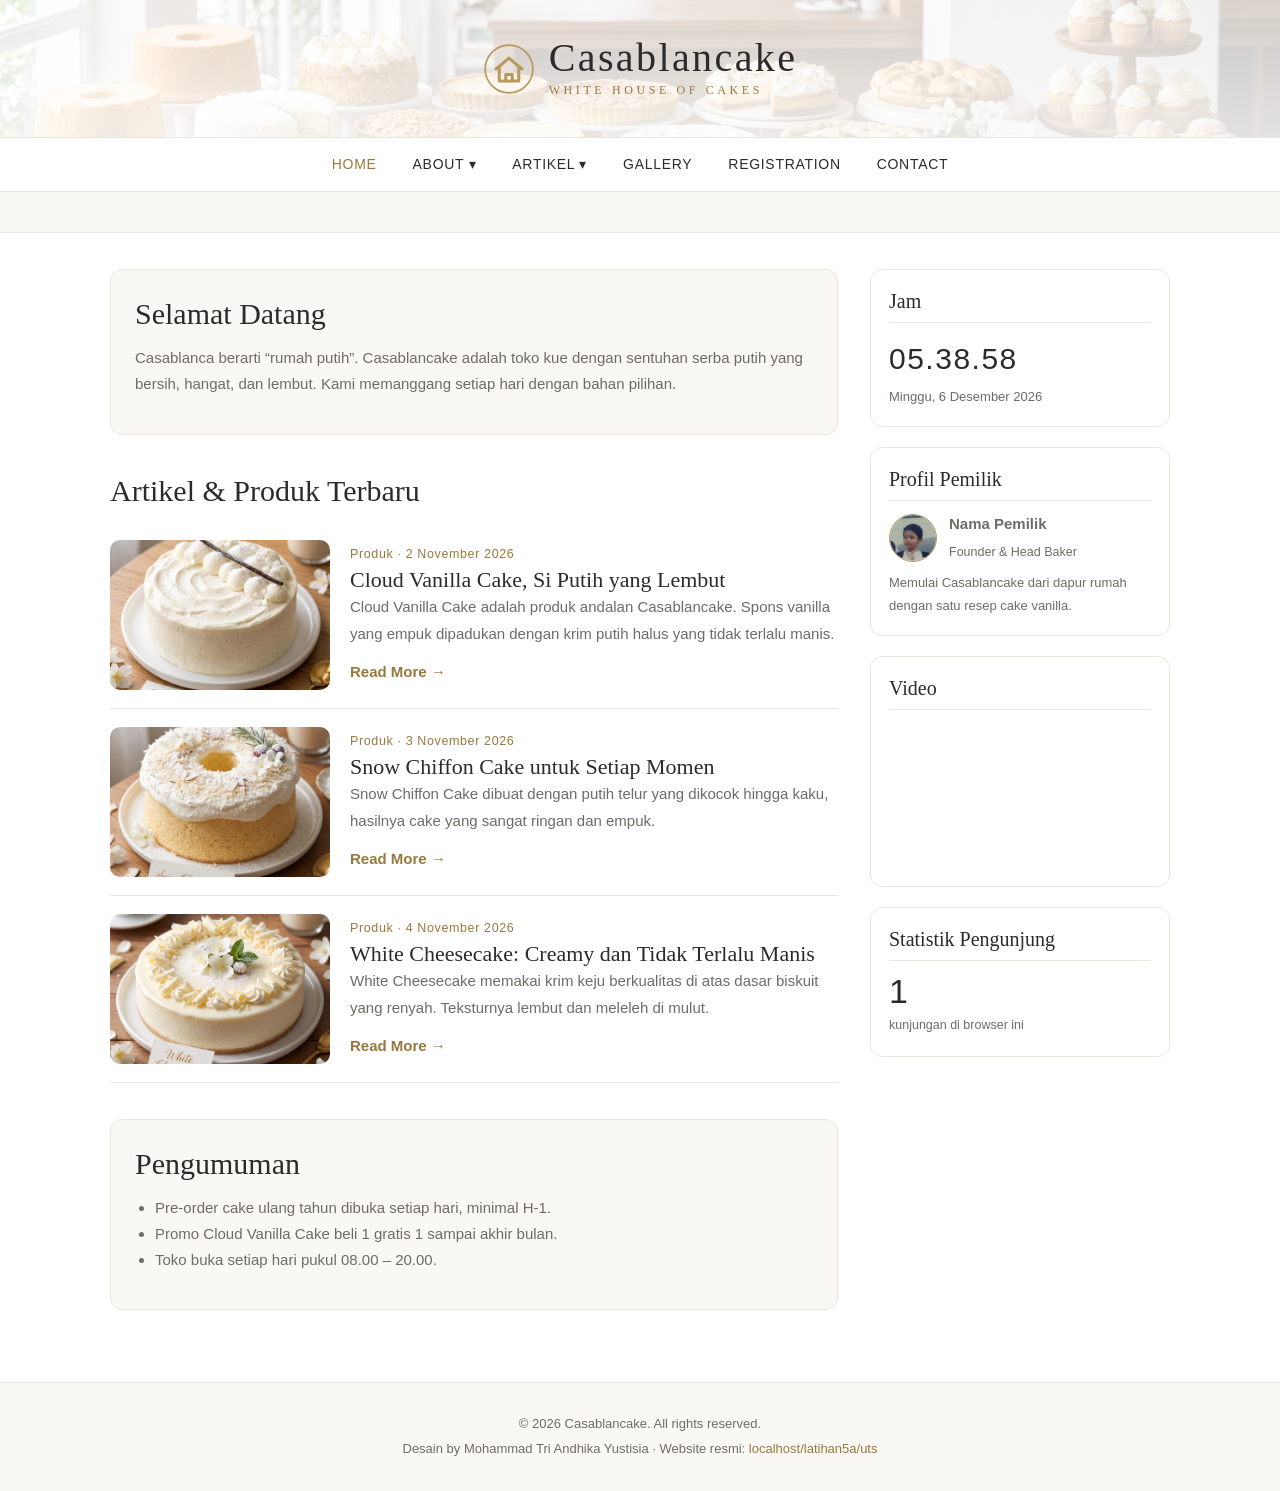
==== commit d8c1a4f7: "Update index.html" ====
--- a/index.html
+++ b/index.html
@@ -101,7 +101,7 @@
   </div>
   <div class="widget">
     <h3 class="font-elegant">Profil Pemilik</h3>
-    <div class="owner"><span class="avatar font-elegant">NP</span>
+    <div class="owner"><span class="avatar font-elegant"><img src="images/profil.jpg" alt=""></span>
       <div class="font-body"><b>Nama Pemilik</b><br><small>Founder &amp; Head Baker</small></div></div>
     <p class="font-body small-text">Memulai Casablancake dari dapur rumah dengan satu resep cake vanilla.</p>
   </div>
--- a/css/style.css
+++ b/css/style.css
@@ -21,7 +21,7 @@
 
 *{box-sizing:border-box;margin:0;padding:0}
 body{font-family:var(--font-body);color:var(--muted);background:var(--white);line-height:1.75;font-size:15px}
-img{display:block;max-width:100%;height:auto}
+img{display:block;max-width:100%;height:auto;border-radius: 50%}
 a{color:inherit;text-decoration:none}
 h2,h3{color:var(--ink);font-weight:normal;line-height:1.3}
 h2{font-size:30px;margin-bottom:12px}
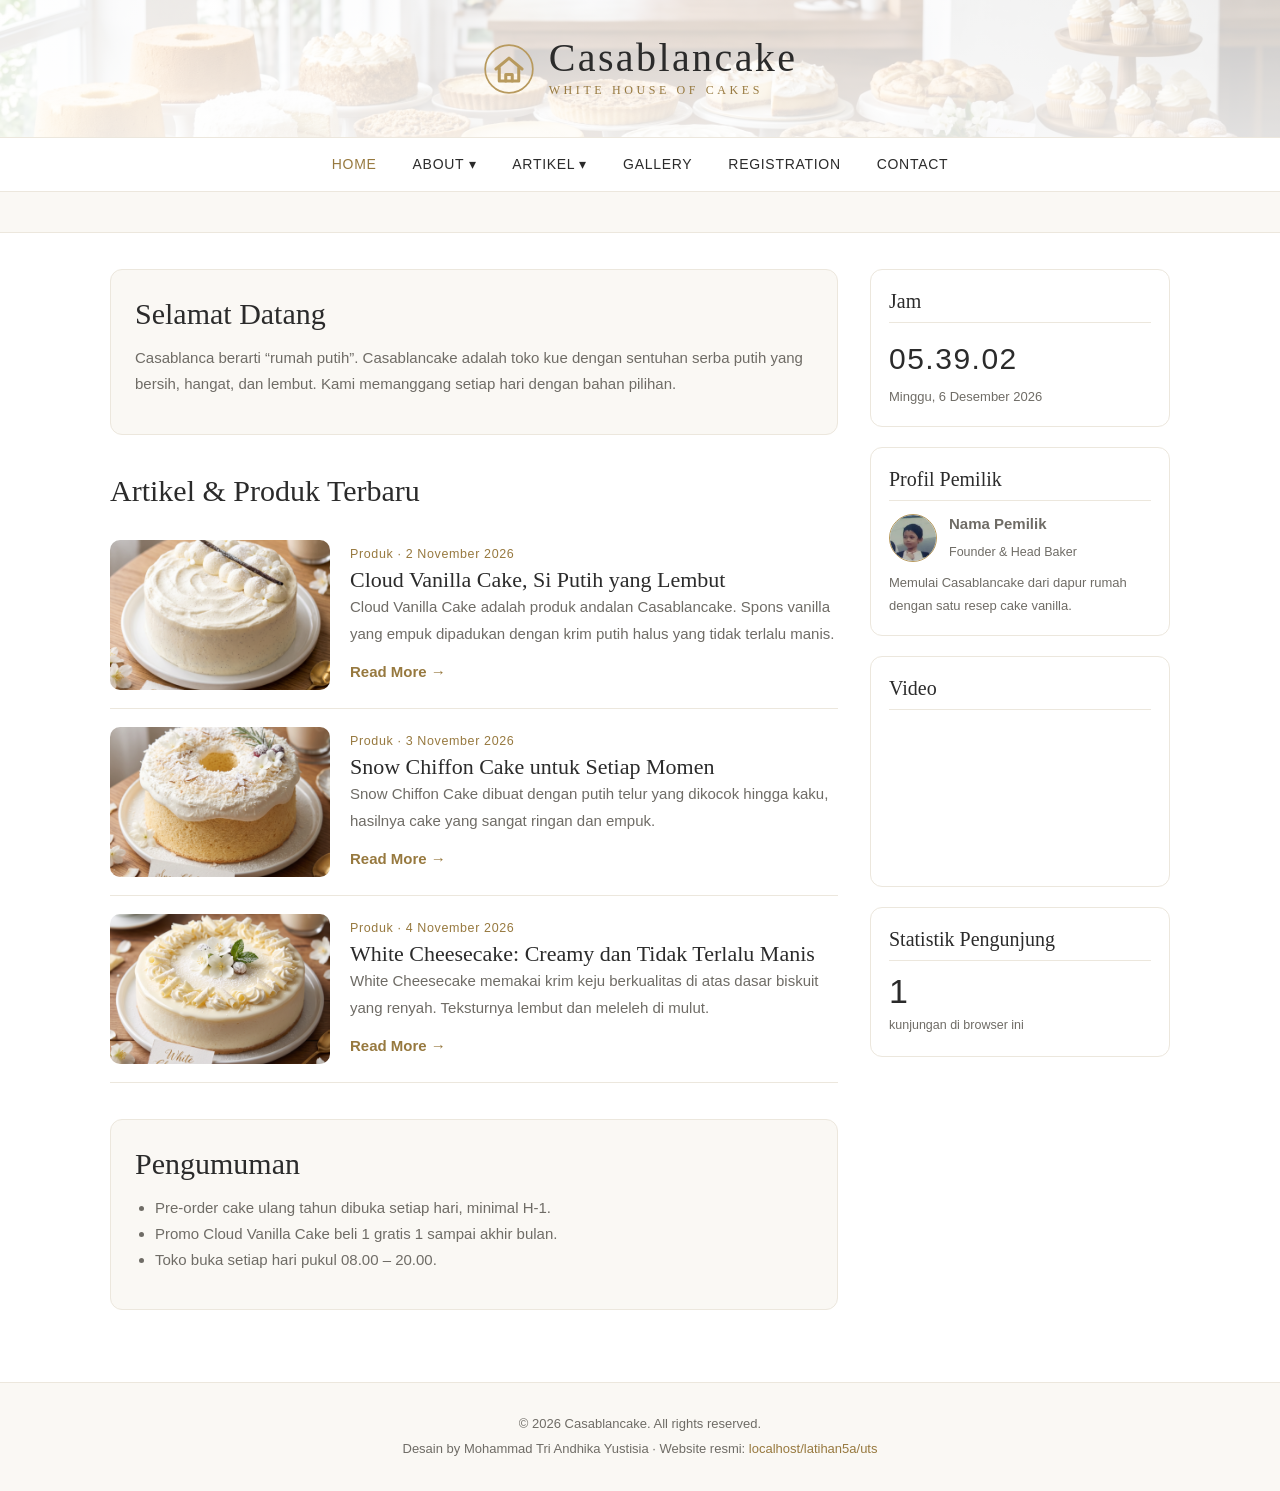
==== commit dce1c823: "Change YouTube video embed link Updated YouTube video embed link for Casablancake." ====
--- a/index.html
+++ b/index.html
@@ -107,8 +107,7 @@
   </div>
   <div class="widget">
     <h3 class="font-elegant">Video</h3>
-    <!-- Ganti jNQXAC9IVRw dengan ID video YouTube milikmu -->
-    <div class="video"><iframe src="https://www.youtube.com/embed/jNQXAC9IVRw" title="Video Casablancake" loading="lazy" allowfullscreen></iframe></div>
+    <div class="video"><iframe src="https://www.youtube.com/watch?v=WipjGGUer2I" title="Video Casablancake" loading="lazy" allowfullscreen></iframe></div>
   </div>
   <div class="widget">
     <h3 class="font-elegant">Statistik Pengunjung</h3>
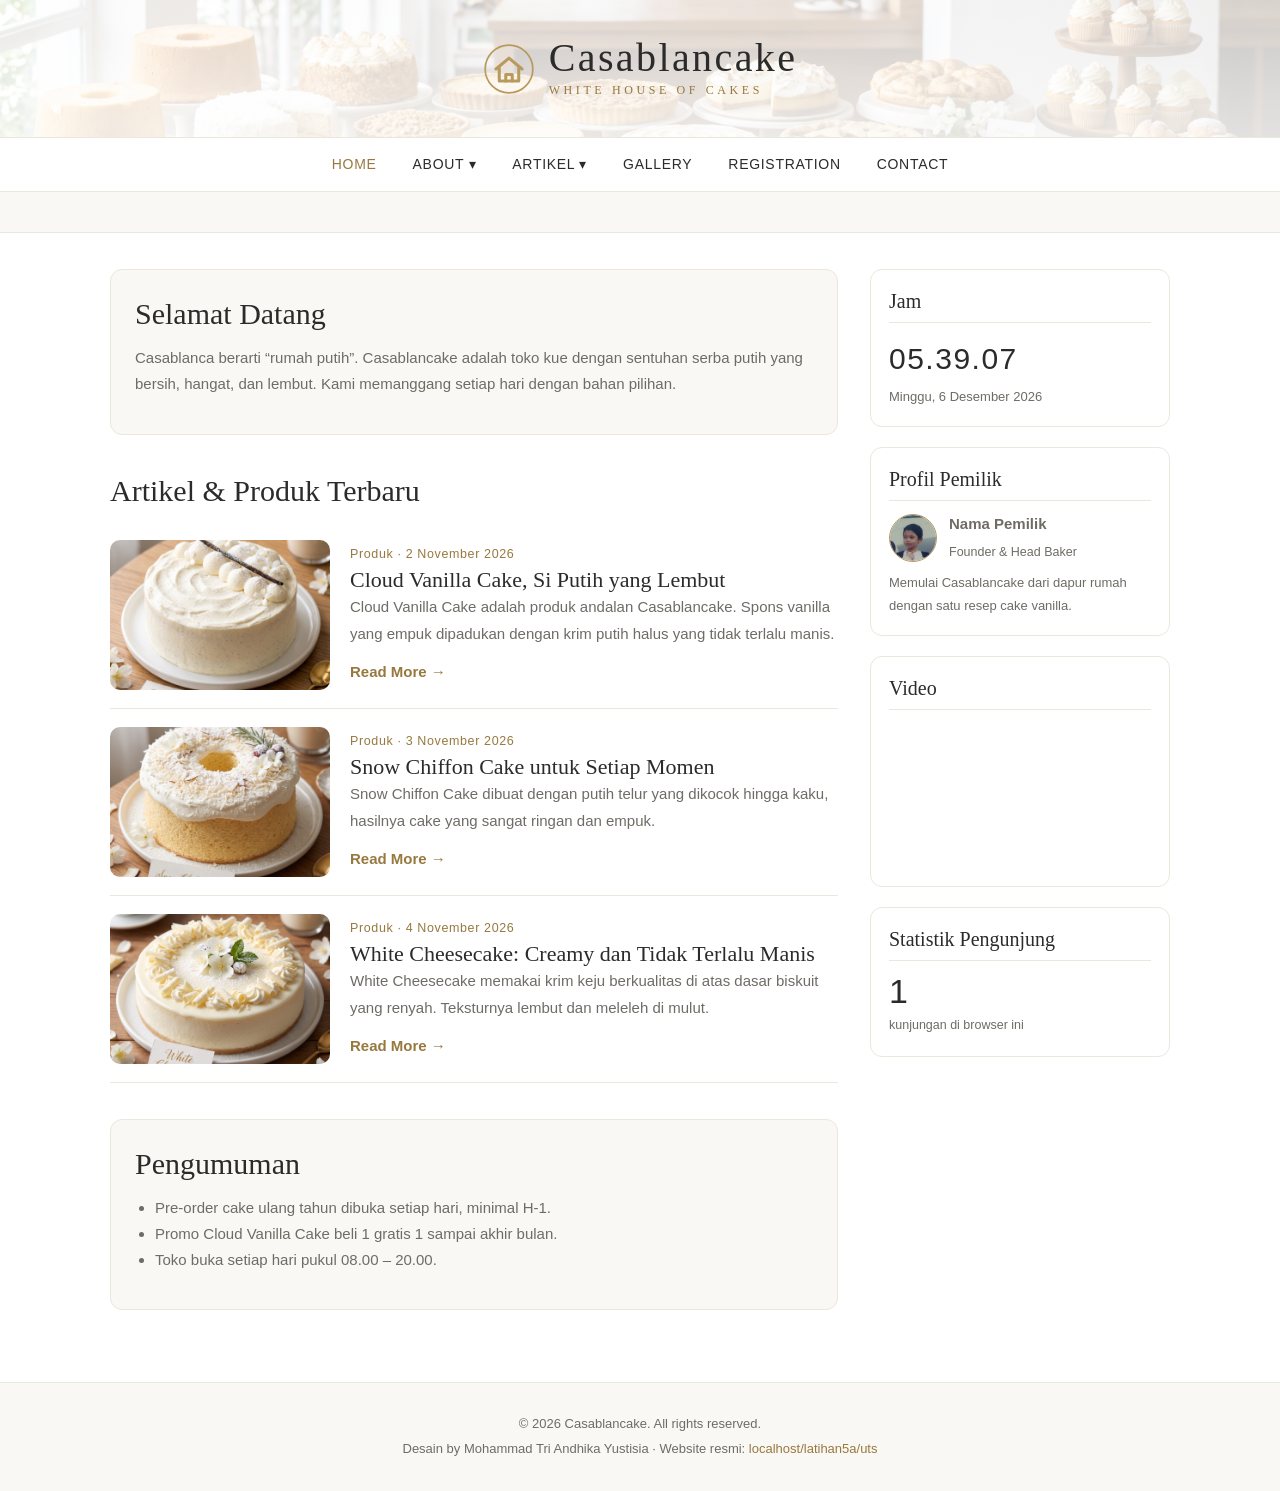
==== commit c2c2ab6c: "Update index.html" ====
--- a/index.html
+++ b/index.html
@@ -107,7 +107,7 @@
   </div>
   <div class="widget">
     <h3 class="font-elegant">Video</h3>
-    <div class="video"><iframe src="https://www.youtube.com/watch?v=WipjGGUer2I" title="Video Casablancake" loading="lazy" allowfullscreen></iframe></div>
+    <div class="video"><iframe src="https://www.youtube.com/live/WipjGGUer2I?si=lYbzMNA3gl2i00wf" title="Video Casablancake" loading="lazy" allowfullscreen></iframe></div>
   </div>
   <div class="widget">
     <h3 class="font-elegant">Statistik Pengunjung</h3>
--- a/css/style.css
+++ b/css/style.css
@@ -1,15 +1,11 @@
-/* ============================================================
-   FONT – taruh file font di folder fonts/, lalu sesuaikan nama
-   file di tiga baris @font-face ini.
-   ============================================================ */
 @font-face{font-family:"FontElegant";src:url("../fonts/elegant.woff2") format("woff2"),url("../fonts/elegant.ttf") format("truetype");font-display:swap}
 @font-face{font-family:"FontBody";   src:url("../fonts/body.woff2")    format("woff2"),url("../fonts/body.ttf")    format("truetype");font-display:swap}
 @font-face{font-family:"FontAccent"; src:url("../fonts/accent.woff2")  format("woff2"),url("../fonts/accent.ttf")  format("truetype");font-display:swap}
 
 :root{
-  --font-elegant:"FontElegant",Georgia,serif;   /* judul, logo, nama produk */
-  --font-body:"FontBody",Arial,sans-serif;      /* deskripsi, menu, form */
-  --font-accent:"FontAccent",Georgia,serif;     /* tagline, teks berjalan */
+  --font-elegant:"FontElegant",Georgia,serif;
+  --font-body:"FontBody",Arial,sans-serif;
+  --font-accent:"FontAccent",Georgia,serif;
 
   --white:#fff; --ivory:#faf8f4; --line:#ece7dd;
   --ink:#2b2b2b; --muted:#6f6c66; --gold:#b89a5e; --gold-dark:#97793f;
@@ -29,14 +25,12 @@
 p,ul{margin-bottom:12px}
 ul{padding-left:20px}
 
-/* Header bergambar */
 .banner{background:linear-gradient(rgba(255,255,255,.78),rgba(255,255,255,.88)),url("../images/longcake.jfif") center/cover;border-bottom:1px solid var(--line)}
 .banner-inner{max-width:1100px;margin:0 auto;padding:36px 20px;display:flex;justify-content:center}
 .brand{display:flex;align-items:center;gap:14px}
 .brand-name{display:block;font-size:40px;color:var(--ink);letter-spacing:.06em;line-height:1.1}
 .tagline{display:block;color:var(--gold-dark);letter-spacing:.3em;text-transform:uppercase;font-size:12px}
 
-/* Navigasi */
 .navbar{background:#fff;border-bottom:1px solid var(--line);position:sticky;top:0;z-index:20}
 .menu ul{list-style:none;display:flex;justify-content:center;flex-wrap:wrap;margin:0;padding:0}
 .menu li{position:relative}
@@ -47,13 +41,11 @@
 .menu .has-sub:hover>.sub,.menu .has-sub:focus-within>.sub{display:flex}
 .menu-toggle{display:none;width:100%;padding:12px;border:0;background:#fff;font-size:15px;color:var(--ink);cursor:pointer}
 
-/* Teks berjalan */
 .running{background:var(--ivory);border-bottom:1px solid var(--line);overflow:hidden;white-space:nowrap;color:var(--gold-dark);padding:8px 0;font-size:14px}
 .running span{display:inline-block;padding-left:100%;animation:scroll 28s linear infinite}
 .running:hover span{animation-play-state:paused}
 @keyframes scroll{to{transform:translateX(-100%)}}
 
-/* Layout */
 .layout{max-width:1100px;margin:36px auto;padding:0 20px;display:grid;grid-template-columns:1fr 300px;gap:32px}
 main{min-width:0}
 main section{margin-bottom:36px}
@@ -70,13 +62,11 @@
 .full img{width:100%;height:auto;max-height:420px;object-fit:cover;border-radius:12px;margin:14px 0}
 .price{color:var(--gold-dark);font-weight:bold;font-size:18px}
 
-/* About */
 .block{padding-bottom:24px;border-bottom:1px solid var(--line)}
 .org{text-align:center}
 .org-box{display:inline-block;border:1px solid var(--gold);border-radius:10px;padding:8px 22px;background:#fff;color:var(--ink);margin:6px}
 .org-row{display:flex;justify-content:center;flex-wrap:wrap}
 
-/* Gallery */
 .gallery{display:grid;grid-template-columns:repeat(2,1fr);gap:16px;margin-top:16px}
 .gallery figure{border:1px solid var(--line);border-radius:12px;overflow:hidden}
 .gallery img{width:100%;height:200px;object-fit:cover;transition:transform .3s}
@@ -84,7 +74,6 @@
 .gallery figure{overflow:hidden}
 .gallery figcaption{padding:10px;text-align:center;color:var(--ink)}
 
-/* Form */
 .form{display:grid;gap:14px;margin-top:16px;max-width:560px}
 .form label{display:grid;gap:4px;color:var(--ink);font-size:14px}
 .form input,.form select,.form textarea{font:inherit;padding:10px 12px;border:1px solid #d9d3c7;border-radius:8px;color:var(--ink);background:#fff}
@@ -108,12 +97,10 @@
 .video iframe{position:absolute;inset:0;width:100%;height:100%;border:0;border-radius:8px}
 .stat span{font-size:34px;color:var(--ink);display:block;line-height:1.2}
 
-/* Footer */
 footer{background:var(--ivory);border-top:1px solid var(--line);text-align:center;padding:28px 20px;font-size:13px}
 footer p{margin:2px 0}
 footer a{color:var(--gold-dark)}
 
-/* HP */
 @media(max-width:860px){
   .layout{grid-template-columns:1fr}
   .menu-toggle{display:block}
